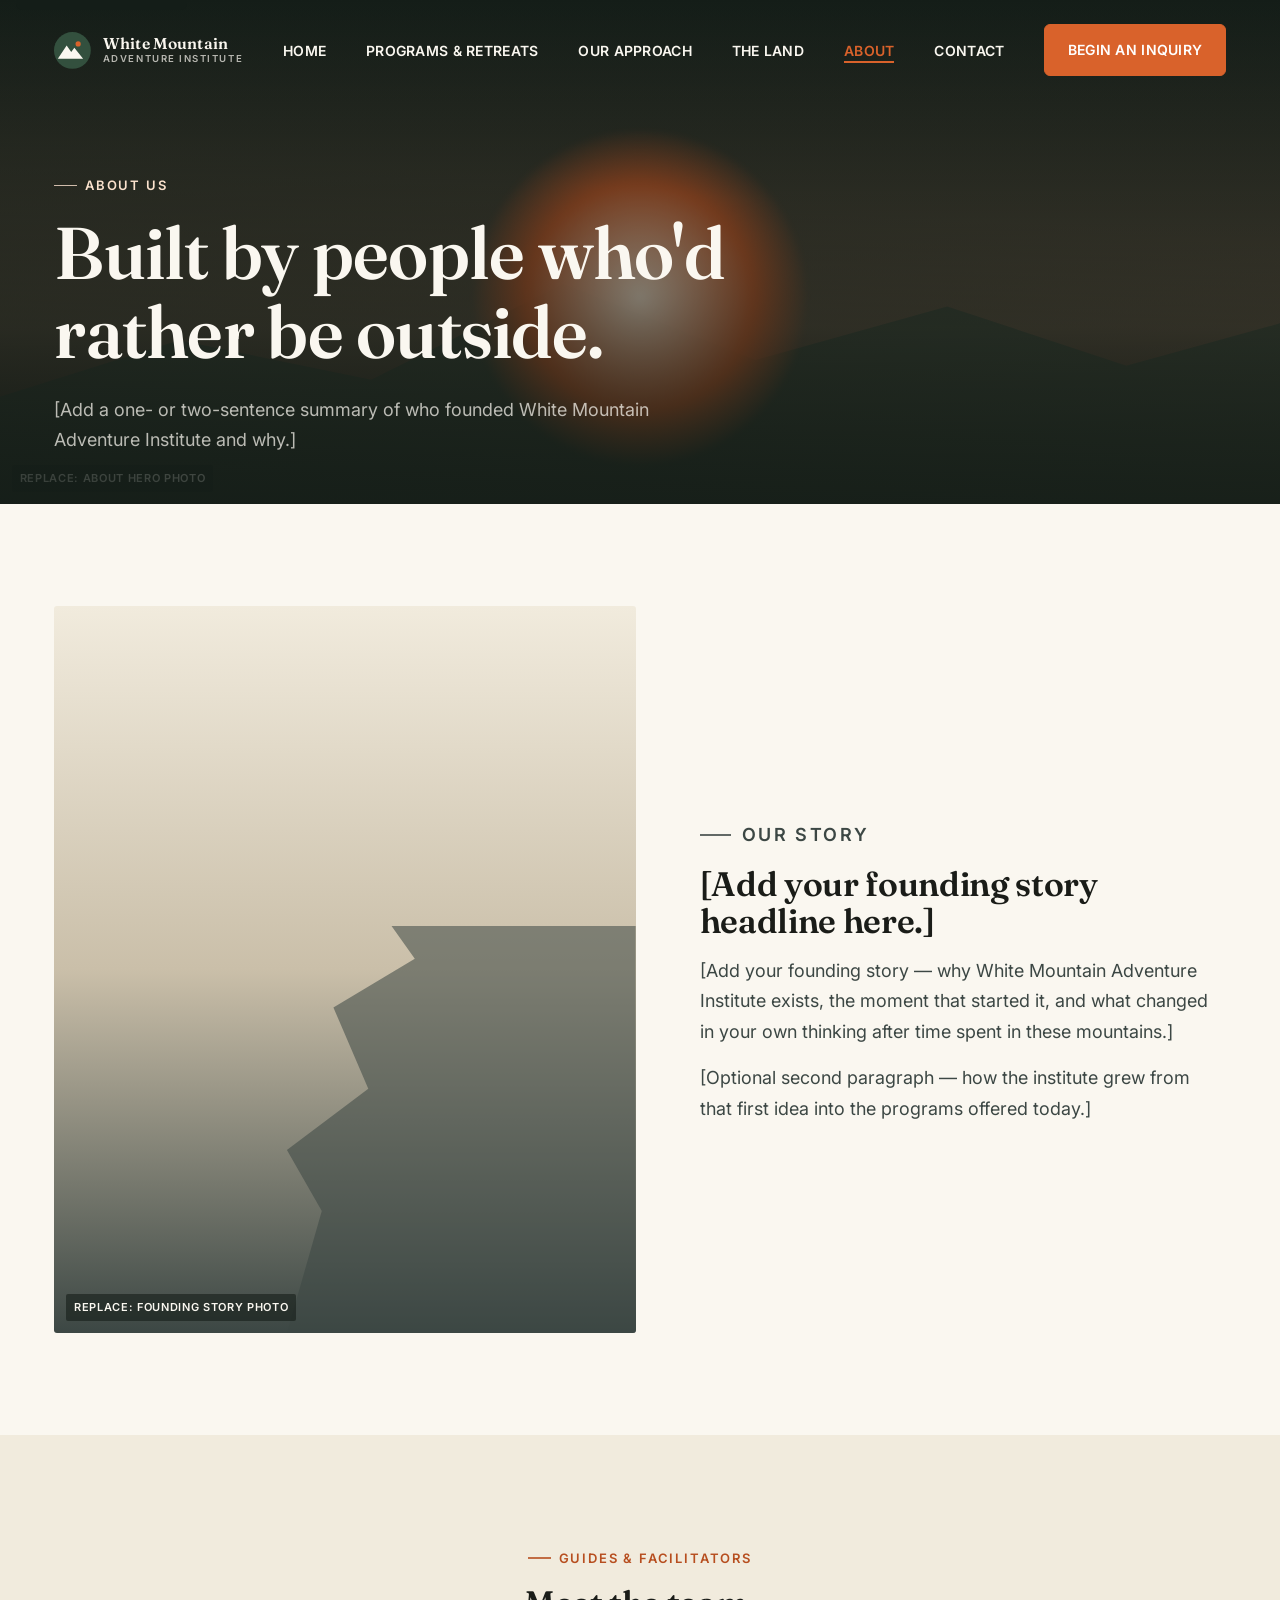
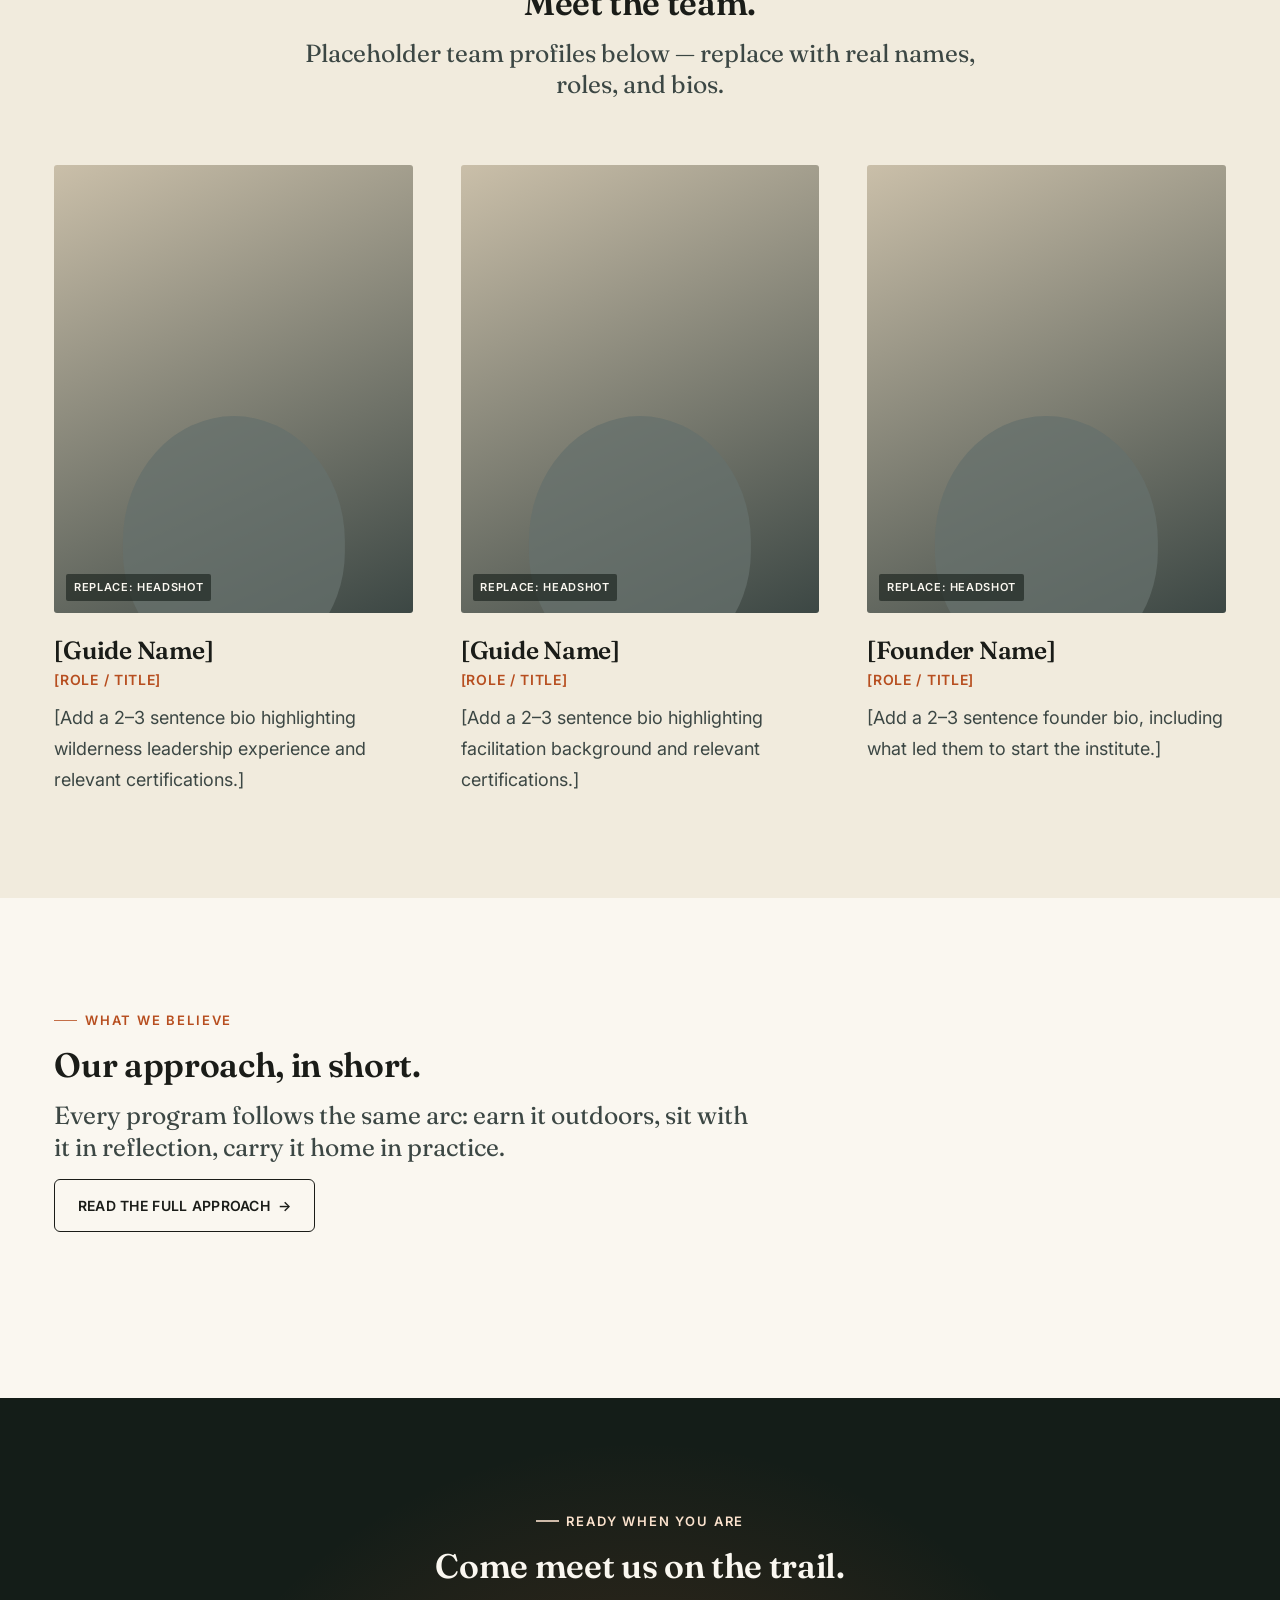
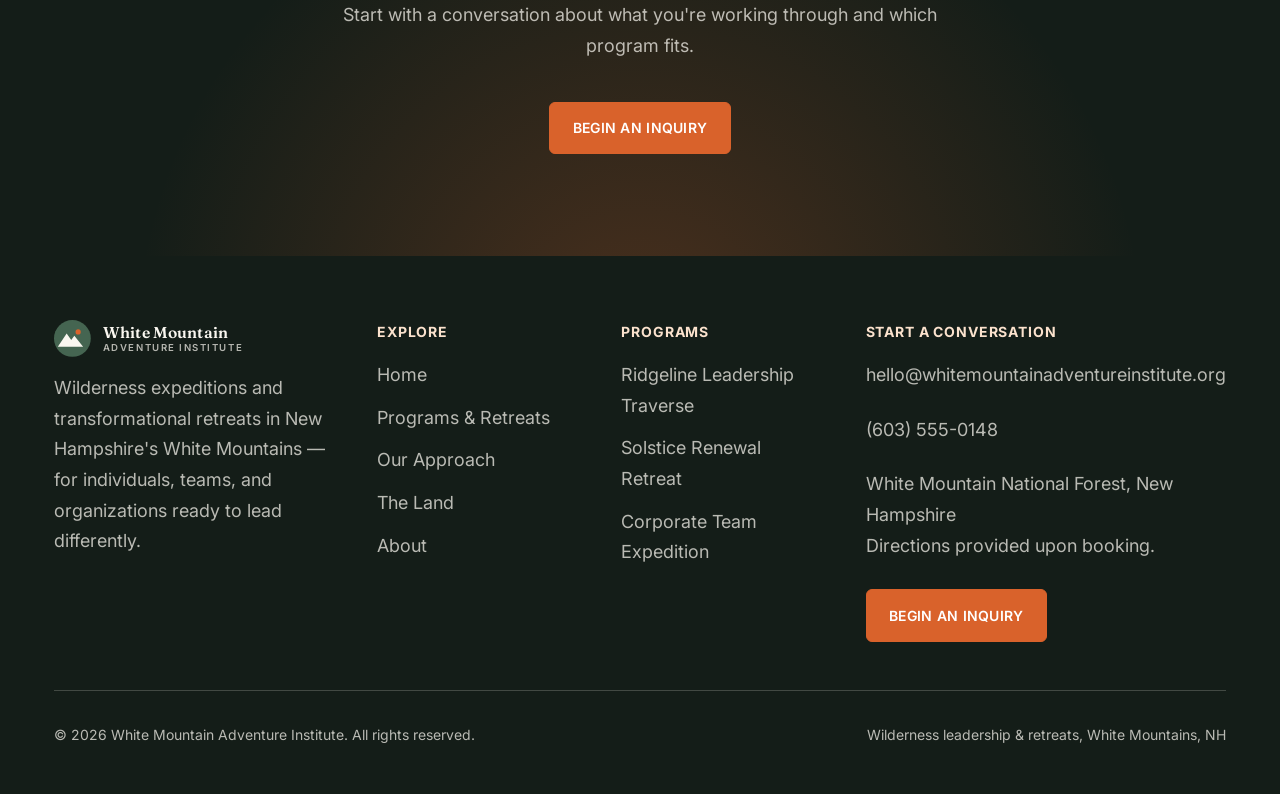
==== about.html @ fbc1d65d "Build White Mountain Adventure Institute site: premium outdoor editorial redesign New static site (b" ====
<!DOCTYPE html>
<html lang="en">
<head>
  <meta charset="UTF-8" />
  <meta name="viewport" content="width=device-width, initial-scale=1.0" />
  <title>About | White Mountain Adventure Institute</title>
  <meta name="description" content="The story, mission, and guides behind White Mountain Adventure Institute's wilderness leadership programs." />
  <link rel="icon" href="assets/images/favicon.svg" type="image/svg+xml" />
  <link rel="preconnect" href="https://fonts.googleapis.com" />
  <link rel="preconnect" href="https://fonts.gstatic.com" crossorigin />
  <link href="https://fonts.googleapis.com/css2?family=Fraunces:ital,opsz,wght@0,9..144,300..700;1,9..144,400..600&family=Inter:wght@400;500;600;700;800&display=swap" rel="stylesheet" />
  <link rel="stylesheet" href="assets/css/brand.css" />
</head>
<body>
  <a class="skip-link" href="#main">Skip to content</a>

  <header class="site-header">
    <div class="container">
      <a class="brand-mark" href="index.html">
        <svg viewBox="0 0 48 48" aria-hidden="true">
          <circle cx="24" cy="24" r="24" fill="var(--alpine-600)" />
          <circle cx="31.5" cy="15.5" r="3.4" fill="var(--sunrise-500)" />
          <path d="M5 35L16.5 17.5l6 8.5 4-5.5L38 35H5z" fill="var(--cream-50)" />
        </svg>
        <span class="brand-wordmark">White Mountain<small>Adventure Institute</small></span>
      </a>

      <nav aria-label="Primary">
        <ul class="nav-primary">
          <li><a href="index.html">Home</a></li>
          <li><a href="programs.html">Programs &amp; Retreats</a></li>
          <li><a href="approach.html">Our Approach</a></li>
          <li><a href="location.html">The Land</a></li>
          <li><a href="about.html" aria-current="page">About</a></li>
          <li><a href="contact.html">Contact</a></li>
        </ul>
      </nav>

      <div class="nav-actions">
        <a class="btn btn-primary nav-cta" href="contact.html">Begin an Inquiry</a>
        <button class="nav-toggle" aria-expanded="false" aria-controls="mobile-menu" aria-label="Open menu">
          <span></span><span></span><span></span>
        </button>
      </div>
    </div>
  </header>

  <div class="mobile-sheet" id="mobile-menu">
    <ul>
      <li><a href="index.html">Home</a></li>
      <li><a href="programs.html">Programs &amp; Retreats</a></li>
      <li><a href="approach.html">Our Approach</a></li>
      <li><a href="location.html">The Land</a></li>
      <li><a href="about.html" aria-current="page">About</a></li>
      <li><a href="contact.html">Contact</a></li>
    </ul>
    <a class="btn btn-primary" href="contact.html">Begin an Inquiry</a>
  </div>

  <main id="main">
    <section class="hero page-hero">
      <div class="hero-media placeholder-photo ph--campfire" role="img" aria-label="Founders and guides gathered at basecamp (placeholder — replace with real photography)">
        <span class="ph-label" aria-hidden="true">Replace: about hero photo</span>
      </div>
      <div class="hero-scrim" aria-hidden="true"></div>
      <div class="container">
        <div class="hero-content">
          <p class="eyebrow">About Us</p>
          <h1>Built by people who'd rather be outside.</h1>
          <p class="hero-lede">[Add a one- or two-sentence summary of who founded White Mountain Adventure Institute and why.]</p>
        </div>
      </div>
    </section>

    <section class="section" data-reveal>
      <div class="container">
        <div class="split">
          <div class="split-media">
            <div class="placeholder-photo ph--trail ar-4-5" role="img" aria-label="Founding moment or early expedition photo (placeholder photo)">
              <span class="ph-label" aria-hidden="true">Replace: founding story photo</span>
            </div>
          </div>
          <div class="split-copy">
            <p class="eyebrow">Our Story</p>
            <h2>[Add your founding story headline here.]</h2>
            <p>[Add your founding story — why White Mountain Adventure Institute exists, the moment that started it, and what changed in your own thinking after time spent in these mountains.]</p>
            <p>[Optional second paragraph — how the institute grew from that first idea into the programs offered today.]</p>
          </div>
        </div>
      </div>
    </section>

    <section class="section section--alt" data-reveal>
      <div class="container">
        <div class="section-head section-head--center">
          <p class="eyebrow">Guides &amp; Facilitators</p>
          <h2>Meet the team.</h2>
          <p class="lede">Placeholder team profiles below — replace with real names, roles, and bios.</p>
        </div>
        <div class="grid grid-3">
          <div class="team-card">
            <div class="placeholder-photo ph--portrait ar-4-5" role="img" aria-label="Portrait placeholder for a lead guide">
              <span class="ph-label" aria-hidden="true">Replace: headshot</span>
            </div>
            <h3 style="margin-top: var(--space-5);">[Guide Name]</h3>
            <span class="team-role">[Role / Title]</span>
            <p>[Add a 2&ndash;3 sentence bio highlighting wilderness leadership experience and relevant certifications.]</p>
          </div>
          <div class="team-card">
            <div class="placeholder-photo ph--portrait ar-4-5" role="img" aria-label="Portrait placeholder for a facilitator">
              <span class="ph-label" aria-hidden="true">Replace: headshot</span>
            </div>
            <h3 style="margin-top: var(--space-5);">[Guide Name]</h3>
            <span class="team-role">[Role / Title]</span>
            <p>[Add a 2&ndash;3 sentence bio highlighting facilitation background and relevant certifications.]</p>
          </div>
          <div class="team-card">
            <div class="placeholder-photo ph--portrait ar-4-5" role="img" aria-label="Portrait placeholder for a founder">
              <span class="ph-label" aria-hidden="true">Replace: headshot</span>
            </div>
            <h3 style="margin-top: var(--space-5);">[Founder Name]</h3>
            <span class="team-role">[Role / Title]</span>
            <p>[Add a 2&ndash;3 sentence founder bio, including what led them to start the institute.]</p>
          </div>
        </div>
      </div>
    </section>

    <section class="section" data-reveal>
      <div class="container">
        <div class="section-head">
          <p class="eyebrow">What We Believe</p>
          <h2>Our approach, in short.</h2>
          <p class="lede">Every program follows the same arc: earn it outdoors, sit with it in reflection, carry it home in practice.</p>
          <p><a class="btn btn-secondary" href="approach.html">Read the Full Approach <span class="btn-arrow" aria-hidden="true">→</span></a></p>
        </div>
      </div>
    </section>

    <section class="cta-band section">
      <div class="container text-center">
        <p class="eyebrow">Ready When You Are</p>
        <h2>Come meet us on the trail.</h2>
        <p>Start with a conversation about what you're working through and which program fits.</p>
        <div class="hero-actions">
          <a class="btn btn-primary" href="contact.html">Begin an Inquiry</a>
        </div>
      </div>
    </section>
  </main>

  <footer class="site-footer">
    <div class="container">
      <div class="footer-grid">
        <div class="footer-brand">
          <a class="brand-mark" href="index.html">
            <svg viewBox="0 0 48 48" aria-hidden="true">
              <circle cx="24" cy="24" r="24" fill="var(--alpine-500)" />
              <circle cx="31.5" cy="15.5" r="3.4" fill="var(--sunrise-500)" />
              <path d="M5 35L16.5 17.5l6 8.5 4-5.5L38 35H5z" fill="var(--cream-50)" />
            </svg>
            <span class="brand-wordmark">White Mountain<small>Adventure Institute</small></span>
          </a>
          <p>Wilderness expeditions and transformational retreats in New Hampshire's White Mountains — for individuals, teams, and organizations ready to lead differently.</p>
        </div>

        <div>
          <p class="footer-heading">Explore</p>
          <ul class="footer-links">
            <li><a href="index.html">Home</a></li>
            <li><a href="programs.html">Programs &amp; Retreats</a></li>
            <li><a href="approach.html">Our Approach</a></li>
            <li><a href="location.html">The Land</a></li>
            <li><a href="about.html">About</a></li>
          </ul>
        </div>

        <div>
          <p class="footer-heading">Programs</p>
          <ul class="footer-links">
            <li><a href="programs.html#ridgeline-traverse">Ridgeline Leadership Traverse</a></li>
            <li><a href="programs.html#solstice-retreat">Solstice Renewal Retreat</a></li>
            <li><a href="programs.html#corporate-expedition">Corporate Team Expedition</a></li>
          </ul>
        </div>

        <div>
          <p class="footer-heading">Start a Conversation</p>
          <ul class="footer-links footer-contact">
            <li><a href="mailto:hello@whitemountainadventureinstitute.org">hello@whitemountainadventureinstitute.org</a></li>
            <li><a href="tel:+16035550148">(603) 555-0148</a></li>
            <li>White Mountain National Forest, New Hampshire<br />Directions provided upon booking.</li>
          </ul>
          <a class="btn btn-primary" href="contact.html" style="margin-top: var(--space-4);">Begin an Inquiry</a>
        </div>
      </div>

      <div class="footer-bottom">
        <p>&copy; <span data-current-year>2026</span> White Mountain Adventure Institute. All rights reserved.</p>
        <p>Wilderness leadership &amp; retreats, White Mountains, NH</p>
      </div>
    </div>
  </footer>

  <script src="assets/js/site.js"></script>
</body>
</html>
---- assets/css/brand.css ----
/* ==========================================================================
   White Mountain Adventure Institute — Brand System
   Design tokens, base styles, and reusable components shared by every page.
   ========================================================================== */

:root {
  /* ---- Color: Alpine (primary brand green) ---- */
  --alpine-950: #141d18;
  --alpine-800: #223428;
  --alpine-600: #33503e;
  --alpine-500: #456551;
  --alpine-400: #6c8a76;

  /* ---- Color: Slate (cool stone-gray) ---- */
  --slate-700: #3c4744;
  --slate-500: #66716d;
  --slate-300: #a6afab;

  /* ---- Color: Stone (warm neutral) ---- */
  --stone-800: #4b4032;
  --stone-400: #cabfa9;
  --stone-200: #e6dfd0;
  --stone-100: #f1ebdd;

  /* ---- Color: Cream (warm off-white base) ---- */
  --cream-50: #faf7f0;
  --cream-100: #f5efe2;

  /* ---- Color: Ink (text) ---- */
  --ink-900: #1a1c18;
  --ink-700: #34362e;

  /* ---- Color: Sunrise (controlled accent) ---- */
  --sunrise-100: #fbe2cd;
  --sunrise-500: #d9622b;
  --sunrise-600: #b74e1f;

  /* ---- Semantic tokens ---- */
  --color-bg: var(--cream-50);
  --color-bg-alt: var(--stone-100);
  --color-surface: #ffffff;
  --color-text: var(--ink-900);
  --color-text-muted: var(--slate-700);
  --color-text-soft: var(--slate-500);
  --color-text-inverse: var(--cream-50);
  --color-text-inverse-muted: rgba(250, 247, 240, 0.72);
  --color-brand: var(--alpine-600);
  --color-brand-dark: var(--alpine-950);
  --color-accent: var(--sunrise-500);
  --color-accent-dark: var(--sunrise-600);
  --color-border: rgba(26, 28, 24, 0.12);
  --color-border-inverse: rgba(250, 247, 240, 0.2);
  --color-focus: var(--sunrise-500);

  /* ---- Typography ---- */
  --font-display: "Fraunces", Georgia, "Iowan Old Style", serif;
  --font-body: "Inter", -apple-system, BlinkMacSystemFont, "Segoe UI", sans-serif;

  --text-display-1: clamp(2.75rem, 2.1rem + 3.1vw, 5.25rem);
  --text-display-2: clamp(2.1rem, 1.7rem + 1.9vw, 3.4rem);
  --text-h1: clamp(2.1rem, 1.75rem + 1.6vw, 3rem);
  --text-h2: clamp(1.6rem, 1.4rem + 0.9vw, 2.3rem);
  --text-h3: clamp(1.25rem, 1.15rem + 0.5vw, 1.55rem);
  --text-h4: 1.125rem;
  --text-body-lg: clamp(1.0625rem, 1rem + 0.2vw, 1.125rem);
  --text-body: 1rem;
  --text-small: 0.875rem;
  --text-eyebrow: 0.8125rem;

  --leading-tight: 1.08;
  --leading-snug: 1.28;
  --leading-normal: 1.5;
  --leading-relaxed: 1.7;

  --tracking-eyebrow: 0.14em;
  --tracking-wide: 0.02em;

  /* ---- Spacing scale (4px base) ---- */
  --space-1: 0.25rem;
  --space-2: 0.5rem;
  --space-3: 0.75rem;
  --space-4: 1rem;
  --space-5: 1.5rem;
  --space-6: 2rem;
  --space-7: 2.5rem;
  --space-8: 3rem;
  --space-9: 4rem;
  --space-10: 5rem;
  --space-11: 6.5rem;
  --section-pad: clamp(4rem, 3.2rem + 4vw, 7.5rem);

  /* ---- Layout ---- */
  --container-max: 1264px;
  --container-pad: clamp(1.25rem, 3vw + 0.5rem, 3rem);
  --radius-sm: 3px;
  --radius-md: 6px;
  --radius-full: 999px;

  /* ---- Elevation ---- */
  --shadow-sm: 0 1px 3px rgba(20, 29, 24, 0.08);
  --shadow-md: 0 12px 28px -12px rgba(20, 29, 24, 0.24);
  --shadow-lg: 0 28px 56px -20px rgba(20, 29, 24, 0.32);

  /* ---- Motion ---- */
  --ease-out: cubic-bezier(0.16, 1, 0.3, 1);
  --dur-fast: 150ms;
  --dur-base: 320ms;
  --dur-slow: 640ms;
}

/* ==========================================================================
   Reset & base
   ========================================================================== */

*,
*::before,
*::after {
  box-sizing: border-box;
}

html {
  scroll-behavior: smooth;
  -webkit-text-size-adjust: 100%;
}

body {
  margin: 0;
  background: var(--color-bg);
  color: var(--color-text);
  font-family: var(--font-body);
  font-size: var(--text-body-lg);
  line-height: var(--leading-relaxed);
  -webkit-font-smoothing: antialiased;
  text-rendering: optimizeLegibility;
}

img,
svg {
  display: block;
  max-width: 100%;
}

h1, h2, h3, h4 {
  font-family: var(--font-display);
  color: var(--color-text);
  line-height: var(--leading-tight);
  margin: 0 0 var(--space-4);
  font-weight: 600;
  letter-spacing: -0.01em;
}

h1 { font-size: var(--text-h1); }
h2 { font-size: var(--text-h2); }
h3 { font-size: var(--text-h3); font-weight: 600; }
h4 { font-size: var(--text-h4); font-weight: 600; font-family: var(--font-body); }

p { margin: 0 0 var(--space-4); max-width: 62ch; }
p:last-child { margin-bottom: 0; }

a {
  color: inherit;
  text-decoration-color: rgba(26, 28, 24, 0.35);
  text-underline-offset: 0.18em;
}

ul, ol { padding-left: 1.2em; }

button { font-family: inherit; }

/* ==========================================================================
   Accessibility helpers
   ========================================================================== */

.visually-hidden {
  position: absolute;
  width: 1px;
  height: 1px;
  padding: 0;
  margin: -1px;
  overflow: hidden;
  clip: rect(0, 0, 0, 0);
  white-space: nowrap;
  border: 0;
}

.skip-link {
  position: absolute;
  left: var(--space-4);
  top: -3rem;
  z-index: 200;
  background: var(--color-brand-dark);
  color: var(--color-text-inverse);
  padding: 0.75em 1.25em;
  border-radius: var(--radius-md);
  transition: top var(--dur-fast) var(--ease-out);
}

.skip-link:focus {
  top: var(--space-4);
}

:focus-visible {
  outline: 2px solid var(--color-focus);
  outline-offset: 3px;
  border-radius: 2px;
}

@media (prefers-reduced-motion: reduce) {
  html { scroll-behavior: auto; }
  *, *::before, *::after {
    animation-duration: 0.001ms !important;
    animation-iteration-count: 1 !important;
    transition-duration: 0.001ms !important;
    scroll-behavior: auto !important;
  }
}

/* ==========================================================================
   Layout primitives
   ========================================================================== */

.container {
  width: 100%;
  max-width: var(--container-max);
  margin-inline: auto;
  padding-inline: var(--container-pad);
}

.section {
  padding-block: var(--section-pad);
}

.section--tight { padding-block: calc(var(--section-pad) * 0.6); }
.section--alt { background: var(--color-bg-alt); }
.section--dark {
  background: var(--color-brand-dark);
  color: var(--color-text-inverse);
}
.section--dark h1, .section--dark h2, .section--dark h3 { color: var(--color-text-inverse); }
.section--dark p { color: var(--color-text-inverse-muted); }

.section-head {
  max-width: 44rem;
  margin-bottom: var(--space-9);
}

.section-head--center {
  margin-inline: auto;
  text-align: center;
}

.eyebrow {
  display: inline-flex;
  align-items: center;
  gap: 0.6em;
  font-size: var(--text-eyebrow);
  font-weight: 600;
  letter-spacing: var(--tracking-eyebrow);
  text-transform: uppercase;
  color: var(--color-accent-dark);
  margin-bottom: var(--space-4);
}

.section--dark .eyebrow,
.on-dark .eyebrow,
.cta-band .eyebrow {
  color: var(--sunrise-100);
}

.eyebrow::before {
  content: "";
  width: 1.75em;
  height: 1.5px;
  background: currentColor;
  opacity: 0.8;
}

.lede {
  font-family: var(--font-display);
  font-size: var(--text-h3);
  font-weight: 400;
  line-height: var(--leading-snug);
  color: var(--color-text-muted);
}

.section--dark .lede { color: var(--color-text-inverse-muted); }

/* Grid + split editorial layout */

.grid {
  display: grid;
  gap: var(--space-8);
}

.grid-gallery { grid-template-columns: repeat(2, 1fr); }

@media (min-width: 1000px) {
  .grid-2 { grid-template-columns: 1fr 1fr; }
  .grid-3 { grid-template-columns: repeat(3, 1fr); }
  .grid-gallery { grid-template-columns: repeat(4, 1fr); }
}

.split {
  display: grid;
  gap: var(--space-7);
  align-items: center;
}

@media (min-width: 1000px) {
  .split {
    grid-template-columns: 1.05fr 0.95fr;
    gap: var(--space-9);
  }
  .split--reverse { grid-template-columns: 0.95fr 1.05fr; }
  .split--reverse .split-media { order: 2; }
  .split--reverse .split-copy { order: 1; }
}

.split-media {
  position: relative;
}

.split-copy p {
  color: var(--color-text-muted);
  font-size: var(--text-body-lg);
}

/* ==========================================================================
   Buttons
   ========================================================================== */

.btn {
  display: inline-flex;
  align-items: center;
  gap: 0.6em;
  font-family: var(--font-body);
  font-weight: 600;
  font-size: var(--text-small);
  letter-spacing: var(--tracking-wide);
  text-transform: uppercase;
  padding: 0.95em 1.6em;
  border-radius: var(--radius-md);
  border: 1.5px solid transparent;
  cursor: pointer;
  text-decoration: none;
  transition: transform var(--dur-fast) var(--ease-out),
    background-color var(--dur-fast) var(--ease-out),
    border-color var(--dur-fast) var(--ease-out),
    color var(--dur-fast) var(--ease-out);
}

.btn:hover { transform: translateY(-1px); }
.btn:active { transform: translateY(0); }

.btn-primary {
  background: var(--color-accent);
  border-color: var(--color-accent);
  color: #fff;
}
.btn-primary:hover { background: var(--color-accent-dark); border-color: var(--color-accent-dark); }

.btn-secondary {
  background: transparent;
  border-color: currentColor;
  color: var(--color-text);
}
.btn-secondary:hover { background: rgba(26, 28, 24, 0.06); }

.on-dark .btn-secondary,
.section--dark .btn-secondary,
.hero .btn-secondary,
.cta-band .btn-secondary {
  color: var(--color-text-inverse);
  border-color: var(--color-border-inverse);
}
.on-dark .btn-secondary:hover,
.section--dark .btn-secondary:hover,
.hero .btn-secondary:hover,
.cta-band .btn-secondary:hover {
  background: rgba(250, 247, 240, 0.1);
  border-color: rgba(250, 247, 240, 0.5);
}

.btn-arrow {
  transition: transform var(--dur-fast) var(--ease-out);
}
.btn:hover .btn-arrow { transform: translateX(3px); }

/* ==========================================================================
   Header / Navigation
   ========================================================================== */

.site-header {
  position: fixed;
  inset-inline: 0;
  top: 0;
  z-index: 100;
  padding-block: var(--space-5);
  transition: background-color var(--dur-base) var(--ease-out),
    padding-block var(--dur-base) var(--ease-out),
    box-shadow var(--dur-base) var(--ease-out);
}

.site-header .container {
  display: flex;
  align-items: center;
  justify-content: space-between;
  gap: var(--space-6);
}

.site-header.is-scrolled,
.site-header.is-open {
  background: var(--cream-50);
  box-shadow: var(--shadow-sm);
  padding-block: var(--space-3);
}

body.page-interior .site-header {
  background: var(--cream-50);
  box-shadow: var(--shadow-sm);
  padding-block: var(--space-3);
}

.brand-mark {
  display: flex;
  align-items: center;
  gap: 0.65em;
  text-decoration: none;
  color: var(--color-text-inverse);
  flex-shrink: 0;
}

.site-header.is-scrolled .brand-mark,
.site-header.is-open .brand-mark,
body.page-interior .brand-mark {
  color: var(--color-text);
}

.brand-mark svg { width: 2.3rem; height: 2.3rem; flex-shrink: 0; }

.brand-wordmark {
  font-family: var(--font-display);
  font-weight: 600;
  line-height: 1.05;
  font-size: 0.98rem;
  letter-spacing: 0.01em;
}

.brand-wordmark small {
  display: block;
  font-family: var(--font-body);
  font-weight: 600;
  font-size: 0.6rem;
  letter-spacing: 0.16em;
  text-transform: uppercase;
  opacity: 0.7;
  margin-top: 0.2em;
}

.nav-primary {
  display: none;
}

@media (min-width: 1000px) {
  .nav-primary {
    display: flex;
    align-items: center;
    gap: var(--space-7);
    list-style: none;
    margin: 0;
    padding: 0;
  }
}

.nav-primary a {
  text-decoration: none;
  font-size: var(--text-small);
  font-weight: 600;
  letter-spacing: var(--tracking-wide);
  text-transform: uppercase;
  color: var(--color-text-inverse);
  position: relative;
  padding-block: 0.3em;
}

.site-header.is-scrolled .nav-primary a,
.site-header.is-open .nav-primary a,
body.page-interior .nav-primary a {
  color: var(--color-text);
}

.nav-primary a::after {
  content: "";
  position: absolute;
  left: 0;
  right: 100%;
  bottom: 0;
  height: 2px;
  background: var(--color-accent);
  transition: right var(--dur-base) var(--ease-out);
}

.nav-primary a:hover::after { right: 0; }

.nav-primary a[aria-current="page"] {
  color: var(--color-accent);
}
.site-header.is-scrolled .nav-primary a[aria-current="page"],
body.page-interior .nav-primary a[aria-current="page"] {
  color: var(--color-accent-dark);
}
.nav-primary a[aria-current="page"]::after { right: 0; background: currentColor; }

.nav-actions {
  display: flex;
  align-items: center;
  gap: var(--space-5);
}

.nav-cta { display: none; }
@media (min-width: 1000px) { .nav-cta { display: inline-flex; } }

.nav-toggle {
  display: flex;
  flex-direction: column;
  justify-content: center;
  gap: 5px;
  width: 2.4rem;
  height: 2.4rem;
  background: transparent;
  border: none;
  cursor: pointer;
  padding: 0;
}

@media (min-width: 1000px) { .nav-toggle { display: none; } }

.nav-toggle span {
  display: block;
  height: 2px;
  width: 100%;
  background: var(--color-text-inverse);
  transition: transform var(--dur-fast) var(--ease-out), opacity var(--dur-fast) var(--ease-out);
}

.site-header.is-scrolled .nav-toggle span,
.site-header.is-open .nav-toggle span,
body.page-interior .nav-toggle span {
  background: var(--color-text);
}

.site-header.is-open .nav-toggle span:nth-child(1) { transform: translateY(7px) rotate(45deg); }
.site-header.is-open .nav-toggle span:nth-child(2) { opacity: 0; }
.site-header.is-open .nav-toggle span:nth-child(3) { transform: translateY(-7px) rotate(-45deg); }

.mobile-sheet {
  position: fixed;
  inset: 0;
  top: 0;
  background: var(--cream-50);
  z-index: 90;
  padding: 6.5rem var(--container-pad) var(--space-8);
  transform: translateY(-8px);
  opacity: 0;
  visibility: hidden;
  transition: opacity var(--dur-base) var(--ease-out), transform var(--dur-base) var(--ease-out), visibility var(--dur-base);
  overflow-y: auto;
}

@media (min-width: 1000px) { .mobile-sheet { display: none; } }

.site-header.is-open + .mobile-sheet,
.mobile-sheet.is-open {
  opacity: 1;
  transform: translateY(0);
  visibility: visible;
}

.mobile-sheet ul {
  list-style: none;
  margin: 0 0 var(--space-8);
  padding: 0;
  display: flex;
  flex-direction: column;
}

.mobile-sheet a {
  display: block;
  padding: var(--space-4) 0;
  border-bottom: 1px solid var(--color-border);
  font-family: var(--font-display);
  font-size: var(--text-h3);
  text-decoration: none;
  color: var(--color-text);
}

.mobile-sheet a[aria-current="page"] { color: var(--color-accent-dark); }

/* ==========================================================================
   Hero
   ========================================================================== */

.hero {
  position: relative;
  min-height: 92vh;
  display: flex;
  align-items: flex-end;
  color: var(--color-text-inverse);
  overflow: hidden;
}

.hero-media.placeholder-photo {
  position: absolute;
  inset: 0;
  z-index: 0;
  border-radius: 0;
  height: 100%;
}

.hero-scrim {
  position: absolute;
  inset: 0;
  background: linear-gradient(
    185deg,
    rgba(20, 29, 24, 0.35) 0%,
    rgba(20, 29, 24, 0.35) 40%,
    rgba(20, 29, 24, 0.88) 100%
  );
  z-index: 1;
}

.hero-content {
  position: relative;
  z-index: 2;
  padding-block: var(--space-10) var(--space-9);
  max-width: 46rem;
}

.hero .eyebrow { color: var(--sunrise-100); }

.hero h1 {
  color: var(--color-text-inverse);
  font-size: var(--text-display-1);
  margin-bottom: var(--space-5);
}

.hero-lede {
  font-size: var(--text-body-lg);
  color: var(--color-text-inverse-muted);
  max-width: 38rem;
  margin-bottom: var(--space-7);
}

.hero-actions {
  display: flex;
  flex-wrap: wrap;
  gap: var(--space-4);
}

.page-hero {
  min-height: 56vh;
  align-items: flex-end;
}

.page-hero .hero-content { padding-block: var(--space-11) var(--space-8); }

/* ==========================================================================
   Placeholder photography system
   Every real photo slot in this build uses a generated placeholder so the
   layout, crop, and composition are final even before real photography
   arrives. Swap by replacing the element with an <img> using the same
   class for aspect ratio, or see README for guidance.
   ========================================================================== */

.placeholder-photo {
  position: relative;
  overflow: hidden;
  isolation: isolate;
  background: linear-gradient(180deg, var(--stone-200) 0%, var(--stone-400) 52%, var(--alpine-600) 100%);
  border-radius: var(--radius-sm);
}

.placeholder-photo::before {
  content: "";
  position: absolute;
  inset: auto 0 0 0;
  height: 56%;
  background: var(--alpine-800);
  clip-path: polygon(0% 100%, 0% 62%, 14% 42%, 29% 56%, 44% 22%, 59% 49%, 74% 30%, 88% 51%, 100% 36%, 100% 100%);
  opacity: 0.92;
}

.placeholder-photo::after {
  content: "";
  position: absolute;
  width: 20%;
  aspect-ratio: 1;
  border-radius: 50%;
  top: 16%;
  right: 14%;
  background: radial-gradient(circle, var(--sunrise-100) 0%, var(--sunrise-500) 55%, transparent 76%);
  filter: blur(1px);
  opacity: 0.9;
}

.ph--forest {
  background: linear-gradient(180deg, var(--stone-200) 0%, var(--alpine-500) 55%, var(--alpine-800) 100%);
}
.ph--forest::before { background: var(--alpine-950); opacity: 0.85; }

.ph--campfire {
  background: linear-gradient(180deg, var(--alpine-950) 0%, var(--stone-800) 65%, #241a12 100%);
}
.ph--campfire::before { opacity: 0.55; }
.ph--campfire::after {
  width: 26%;
  top: auto;
  bottom: 8%;
  left: 37%;
  right: auto;
  background: radial-gradient(circle, var(--sunrise-100) 0%, var(--sunrise-600) 48%, transparent 72%);
  filter: blur(3px);
}

.ph--trail {
  background: linear-gradient(180deg, var(--stone-100) 0%, var(--stone-400) 50%, var(--slate-700) 100%);
}
.ph--trail::before {
  clip-path: polygon(0 100%, 40% 100%, 46% 70%, 40% 55%, 54% 40%, 48% 20%, 62% 8%, 58% 0, 100% 0, 100% 100%);
  background: var(--slate-700);
  opacity: 0.55;
}
.ph--trail::after { display: none; }

.ph--summit {
  background: linear-gradient(180deg, var(--sunrise-100) 0%, var(--stone-300, var(--stone-400)) 45%, var(--alpine-950) 100%);
}

/* Dark-topped variant reserved for hero use: guarantees nav-text contrast
   over the fixed header regardless of scroll position, on any photo. */
.ph--alpenglow {
  background: linear-gradient(180deg, var(--alpine-950) 0%, var(--slate-700) 36%, var(--sunrise-600) 70%, var(--alpine-800) 100%);
}
.ph--alpenglow::before { background: var(--alpine-950); opacity: 0.88; }
.ph--alpenglow::after {
  top: 26%;
  background: radial-gradient(circle, var(--sunrise-100) 0%, var(--sunrise-500) 50%, transparent 74%);
}

/* Second dark-topped hero-safe variant: cool, no sun glow. */
.ph--duskridge {
  background: linear-gradient(180deg, var(--alpine-950) 0%, var(--alpine-600) 55%, var(--stone-800) 100%);
}
.ph--duskridge::before { background: var(--alpine-950); opacity: 0.7; }
.ph--duskridge::after { display: none; }

.ph--group,
.ph--portrait {
  background: linear-gradient(155deg, var(--stone-300, var(--stone-400)) 0%, var(--slate-700) 100%);
}
.ph--group::before,
.ph--portrait::before {
  content: "";
  position: absolute;
  left: 50%;
  bottom: -12%;
  width: 62%;
  aspect-ratio: 1 / 1.05;
  background: var(--slate-500);
  border-radius: 50% 50% 46% 46%;
  transform: translateX(-50%);
  opacity: 0.75;
  clip-path: none;
}
.ph--group::after,
.ph--portrait::after { display: none; }

.ph-label {
  position: absolute;
  left: var(--space-3);
  bottom: var(--space-3);
  z-index: 2;
  font-family: var(--font-body);
  font-size: 0.6875rem;
  font-weight: 600;
  letter-spacing: 0.06em;
  text-transform: uppercase;
  color: var(--cream-50);
  background: rgba(20, 29, 24, 0.6);
  padding: 0.4em 0.7em;
  border-radius: 2px;
  max-width: calc(100% - var(--space-6));
}

.ar-16-9 { aspect-ratio: 16 / 9; }
.ar-4-5 { aspect-ratio: 4 / 5; }
.ar-3-2 { aspect-ratio: 3 / 2; }
.ar-1-1 { aspect-ratio: 1 / 1; }
.ar-2-3 { aspect-ratio: 2 / 3; }

/* ==========================================================================
   Editorial composition (campfire + trail + statements)
   ========================================================================== */

.editorial-grid {
  display: grid;
  gap: var(--space-5);
}

.editorial-grid .eg-photo-main .placeholder-photo,
.editorial-grid .eg-photo-secondary .placeholder-photo {
  height: 100%;
}

@media (min-width: 1000px) {
  .editorial-grid {
    grid-template-columns: 1.15fr 1fr;
    grid-template-rows: auto auto;
    gap: var(--space-5) var(--space-6);
  }
  .eg-photo-main { grid-column: 1; grid-row: 1 / 3; }
  .eg-photo-secondary { grid-column: 2; grid-row: 1; align-self: end; }
  .eg-copy { grid-column: 2; grid-row: 2; }
}

.statement-list {
  list-style: none;
  margin: 0;
  padding: 0;
  display: flex;
  flex-direction: column;
  gap: var(--space-6);
}

.statement-list li {
  padding-top: var(--space-5);
  border-top: 1px solid var(--color-border);
}

.statement-list h3 {
  display: flex;
  align-items: baseline;
  gap: var(--space-3);
}

.statement-list .statement-index {
  font-family: var(--font-body);
  font-size: var(--text-small);
  font-weight: 700;
  color: var(--color-accent-dark);
}

.statement-list p { color: var(--color-text-muted); }

/* ==========================================================================
   Cards: programs, approach pillars, team, testimonials
   ========================================================================== */

.card-program {
  display: flex;
  flex-direction: column;
  background: var(--color-surface);
  border-radius: var(--radius-md);
  overflow: hidden;
  box-shadow: var(--shadow-sm);
  transition: box-shadow var(--dur-base) var(--ease-out), transform var(--dur-base) var(--ease-out);
}

.card-program:hover {
  box-shadow: var(--shadow-md);
  transform: translateY(-3px);
}

.card-program-body {
  padding: var(--space-6);
  display: flex;
  flex-direction: column;
  flex: 1;
}

.card-tag {
  display: inline-flex;
  align-self: flex-start;
  font-size: 0.6875rem;
  font-weight: 700;
  letter-spacing: 0.08em;
  text-transform: uppercase;
  color: var(--slate-700);
  background: var(--stone-100);
  padding: 0.35em 0.7em;
  border-radius: var(--radius-sm);
  margin-bottom: var(--space-4);
}

.card-meta {
  margin-top: auto;
  padding-top: var(--space-5);
  display: flex;
  align-items: center;
  justify-content: space-between;
  font-size: var(--text-small);
  color: var(--color-text-soft);
  border-top: 1px solid var(--color-border);
  margin-top: var(--space-5);
}

.card-program h3 { margin-bottom: var(--space-2); }
.card-program p { color: var(--color-text-muted); font-size: var(--text-body); }

.pillar-card {
  padding: var(--space-7) var(--space-6);
  background: var(--color-surface);
  border-radius: var(--radius-md);
  border: 1px solid var(--color-border);
}

.pillar-number {
  font-family: var(--font-display);
  font-size: var(--text-h1);
  color: var(--color-accent);
  line-height: 1;
  margin-bottom: var(--space-4);
}

.team-card { text-align: left; }
.team-card h3 { margin-bottom: 0.15em; }
.team-role {
  display: block;
  font-size: var(--text-small);
  font-weight: 600;
  color: var(--color-accent-dark);
  text-transform: uppercase;
  letter-spacing: 0.05em;
  margin-bottom: var(--space-3);
}
.team-card p { color: var(--color-text-muted); }

.testimonial-card {
  background: var(--color-surface);
  border: 1px solid var(--color-border);
  border-radius: var(--radius-md);
  padding: var(--space-7);
  display: flex;
  flex-direction: column;
  gap: var(--space-5);
}

.testimonial-card blockquote {
  margin: 0;
  font-family: var(--font-display);
  font-size: var(--text-h3);
  font-weight: 400;
  line-height: var(--leading-snug);
}

.testimonial-attribution {
  font-size: var(--text-small);
  color: var(--color-text-soft);
  font-style: normal;
}

/* ==========================================================================
   Stats / outcomes
   ========================================================================== */

.stat-row {
  display: grid;
  gap: var(--space-7);
  grid-template-columns: repeat(2, 1fr);
}

@media (min-width: 700px) {
  .stat-row { grid-template-columns: repeat(4, 1fr); }
}

.stat-row dt {
  font-family: var(--font-display);
  font-size: var(--text-display-2);
  color: var(--color-accent);
  line-height: 1;
}

.stat-row dd {
  margin: var(--space-2) 0 0;
  font-size: var(--text-small);
  color: var(--color-text-inverse-muted);
  text-transform: uppercase;
  letter-spacing: 0.04em;
}

/* ==========================================================================
   CTA band
   ========================================================================== */

.cta-band {
  position: relative;
  background: var(--color-brand-dark);
  color: var(--color-text-inverse);
  text-align: center;
  overflow: hidden;
}

.cta-band .container {
  position: relative;
  z-index: 1;
  max-width: 46rem;
}

.cta-band h2 { color: var(--color-text-inverse); }
.cta-band p { color: var(--color-text-inverse-muted); margin-inline: auto; }
.cta-band .hero-actions { justify-content: center; margin-top: var(--space-7); }

.cta-band::before {
  content: "";
  position: absolute;
  inset: 0;
  background: radial-gradient(circle at 50% 120%, rgba(217, 98, 43, 0.28), transparent 60%);
}

/* ==========================================================================
   Footer
   ========================================================================== */

.site-footer {
  background: var(--alpine-950);
  color: var(--color-text-inverse);
  padding-block: var(--space-9) var(--space-6);
}

.footer-grid {
  display: grid;
  gap: var(--space-8);
  grid-template-columns: 1fr;
  padding-bottom: var(--space-8);
  border-bottom: 1px solid var(--color-border-inverse);
}

@media (min-width: 700px) {
  .footer-grid { grid-template-columns: 1.4fr 1fr 1fr 1.2fr; }
}

.footer-brand .brand-mark { color: var(--color-text-inverse); margin-bottom: var(--space-4); }
.footer-brand p { color: var(--color-text-inverse-muted); max-width: 28rem; }

.footer-heading {
  font-size: var(--text-small);
  font-weight: 700;
  text-transform: uppercase;
  letter-spacing: 0.06em;
  margin-bottom: var(--space-4);
  color: var(--sunrise-100);
}

.footer-links {
  list-style: none;
  margin: 0;
  padding: 0;
  display: flex;
  flex-direction: column;
  gap: var(--space-3);
}

.footer-links a {
  text-decoration: none;
  color: var(--color-text-inverse-muted);
}
.footer-links a:hover { color: var(--color-text-inverse); }

.footer-contact li {
  color: var(--color-text-inverse-muted);
  margin-bottom: var(--space-3);
}
.footer-contact a { text-decoration: none; color: inherit; }
.footer-contact a:hover { color: var(--color-text-inverse); }

.footer-bottom {
  padding-top: var(--space-6);
  display: flex;
  flex-wrap: wrap;
  gap: var(--space-3);
  justify-content: space-between;
  font-size: var(--text-small);
  color: var(--color-text-inverse-muted);
}

/* ==========================================================================
   Forms (contact / inquiry)
   ========================================================================== */

.form-grid {
  display: grid;
  gap: var(--space-5);
}

@media (min-width: 700px) {
  .form-row-2 { grid-template-columns: 1fr 1fr; display: grid; gap: var(--space-5); }
}

.field { display: flex; flex-direction: column; gap: var(--space-2); }

.field label {
  font-size: var(--text-small);
  font-weight: 600;
  color: var(--color-text-muted);
}

.field input,
.field select,
.field textarea {
  font: inherit;
  font-size: var(--text-body);
  padding: 0.85em 1em;
  border: 1.5px solid var(--color-border);
  border-radius: var(--radius-sm);
  background: var(--color-surface);
  color: var(--color-text);
}

.field textarea { resize: vertical; min-height: 8rem; }

.field input:focus,
.field select:focus,
.field textarea:focus {
  border-color: var(--color-accent);
}

.form-note {
  font-size: var(--text-small);
  color: var(--color-text-soft);
}

/* ==========================================================================
   Utilities
   ========================================================================== */

.text-center { text-align: center; }
.mt-0 { margin-top: 0; }
.flow > * + * { margin-top: var(--space-5); }

@media (min-width: 1000px) {
  .grid-4 { grid-template-columns: repeat(4, 1fr); }
}

/* Scroll reveal */
[data-reveal] {
  opacity: 0;
  transform: translateY(18px);
  transition: opacity var(--dur-slow) var(--ease-out), transform var(--dur-slow) var(--ease-out);
}
[data-reveal].is-revealed {
  opacity: 1;
  transform: none;
}

/* Testimonial carousel */
.carousel-track { position: relative; }
.carousel-track [data-slide] {
  display: none;
}
.carousel-track [data-slide].is-active {
  display: flex;
}
.carousel-dots {
  display: flex;
  justify-content: center;
  gap: var(--space-3);
  margin-top: var(--space-7);
}
.carousel-dot {
  width: 0.55rem;
  height: 0.55rem;
  border-radius: 50%;
  border: 1.5px solid var(--color-border);
  background: transparent;
  padding: 0;
  cursor: pointer;
}
.carousel-dot[aria-current="true"] {
  background: var(--color-accent);
  border-color: var(--color-accent);
}
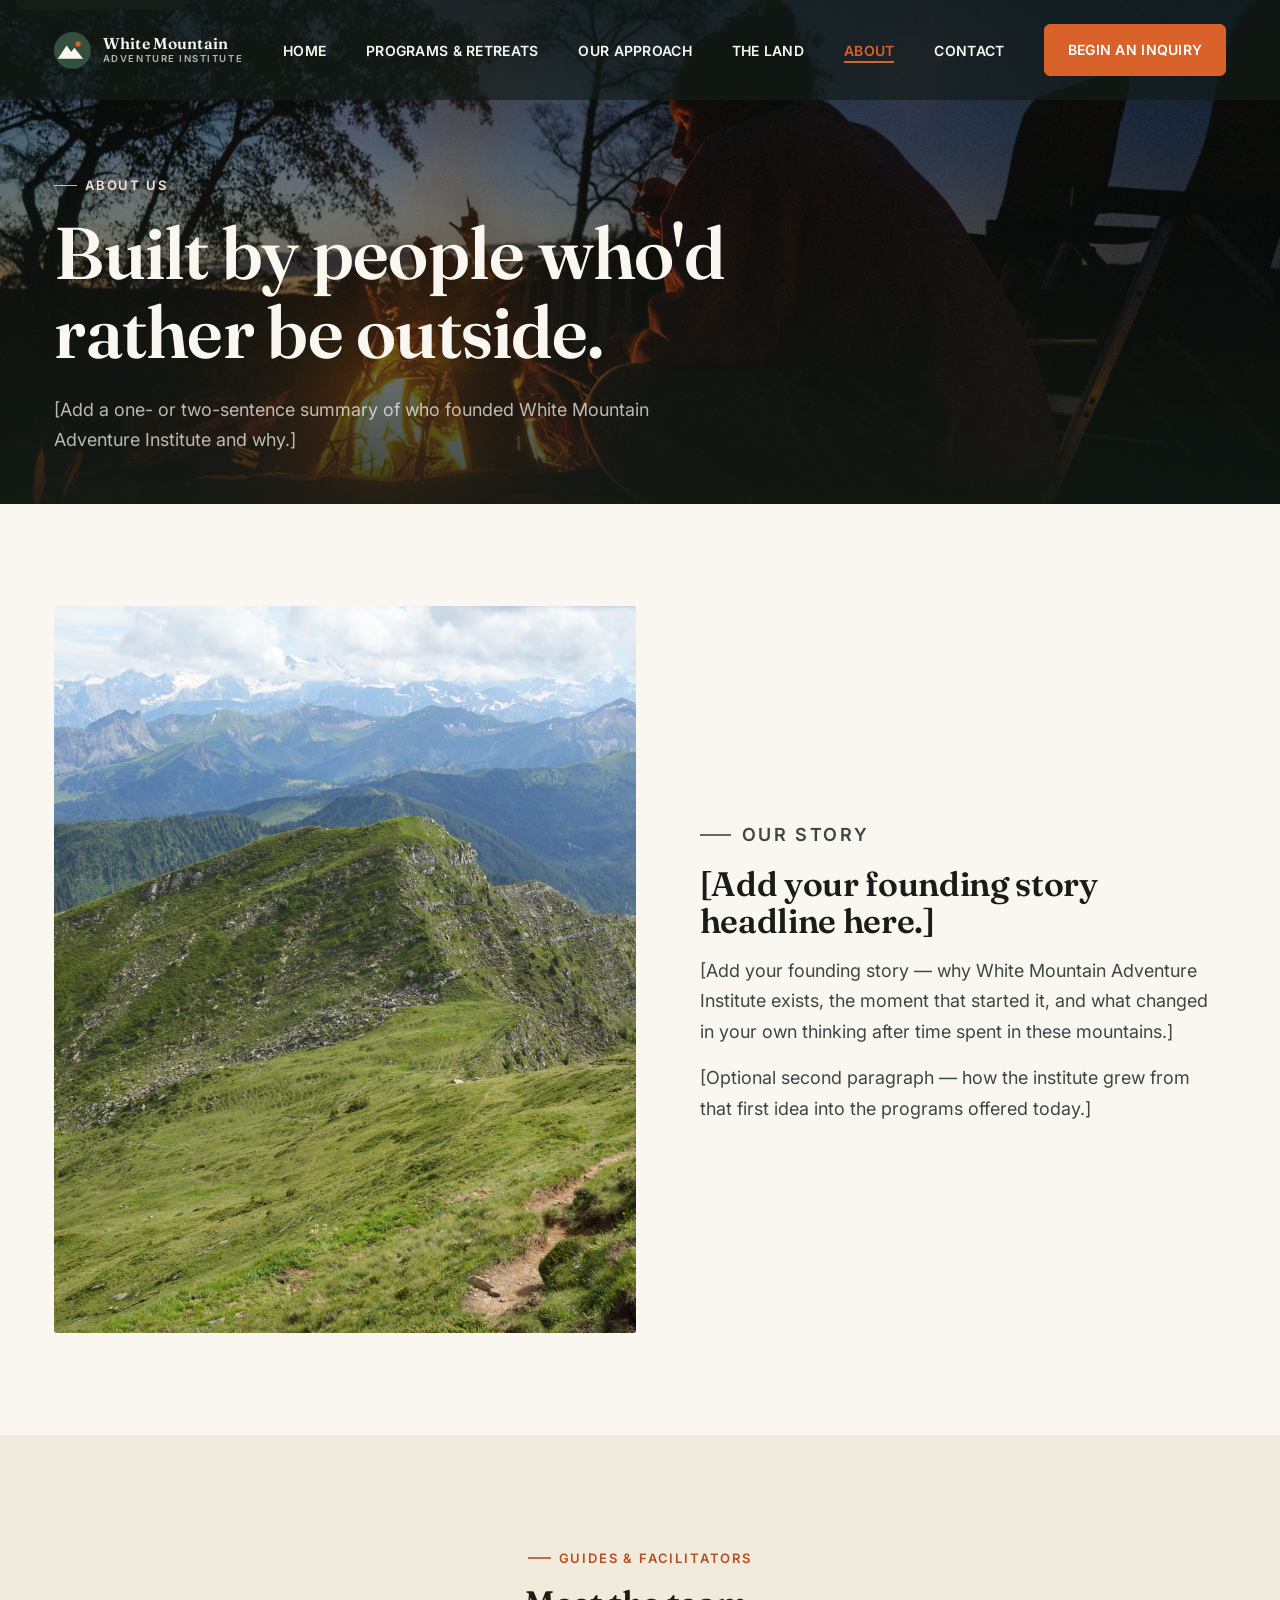
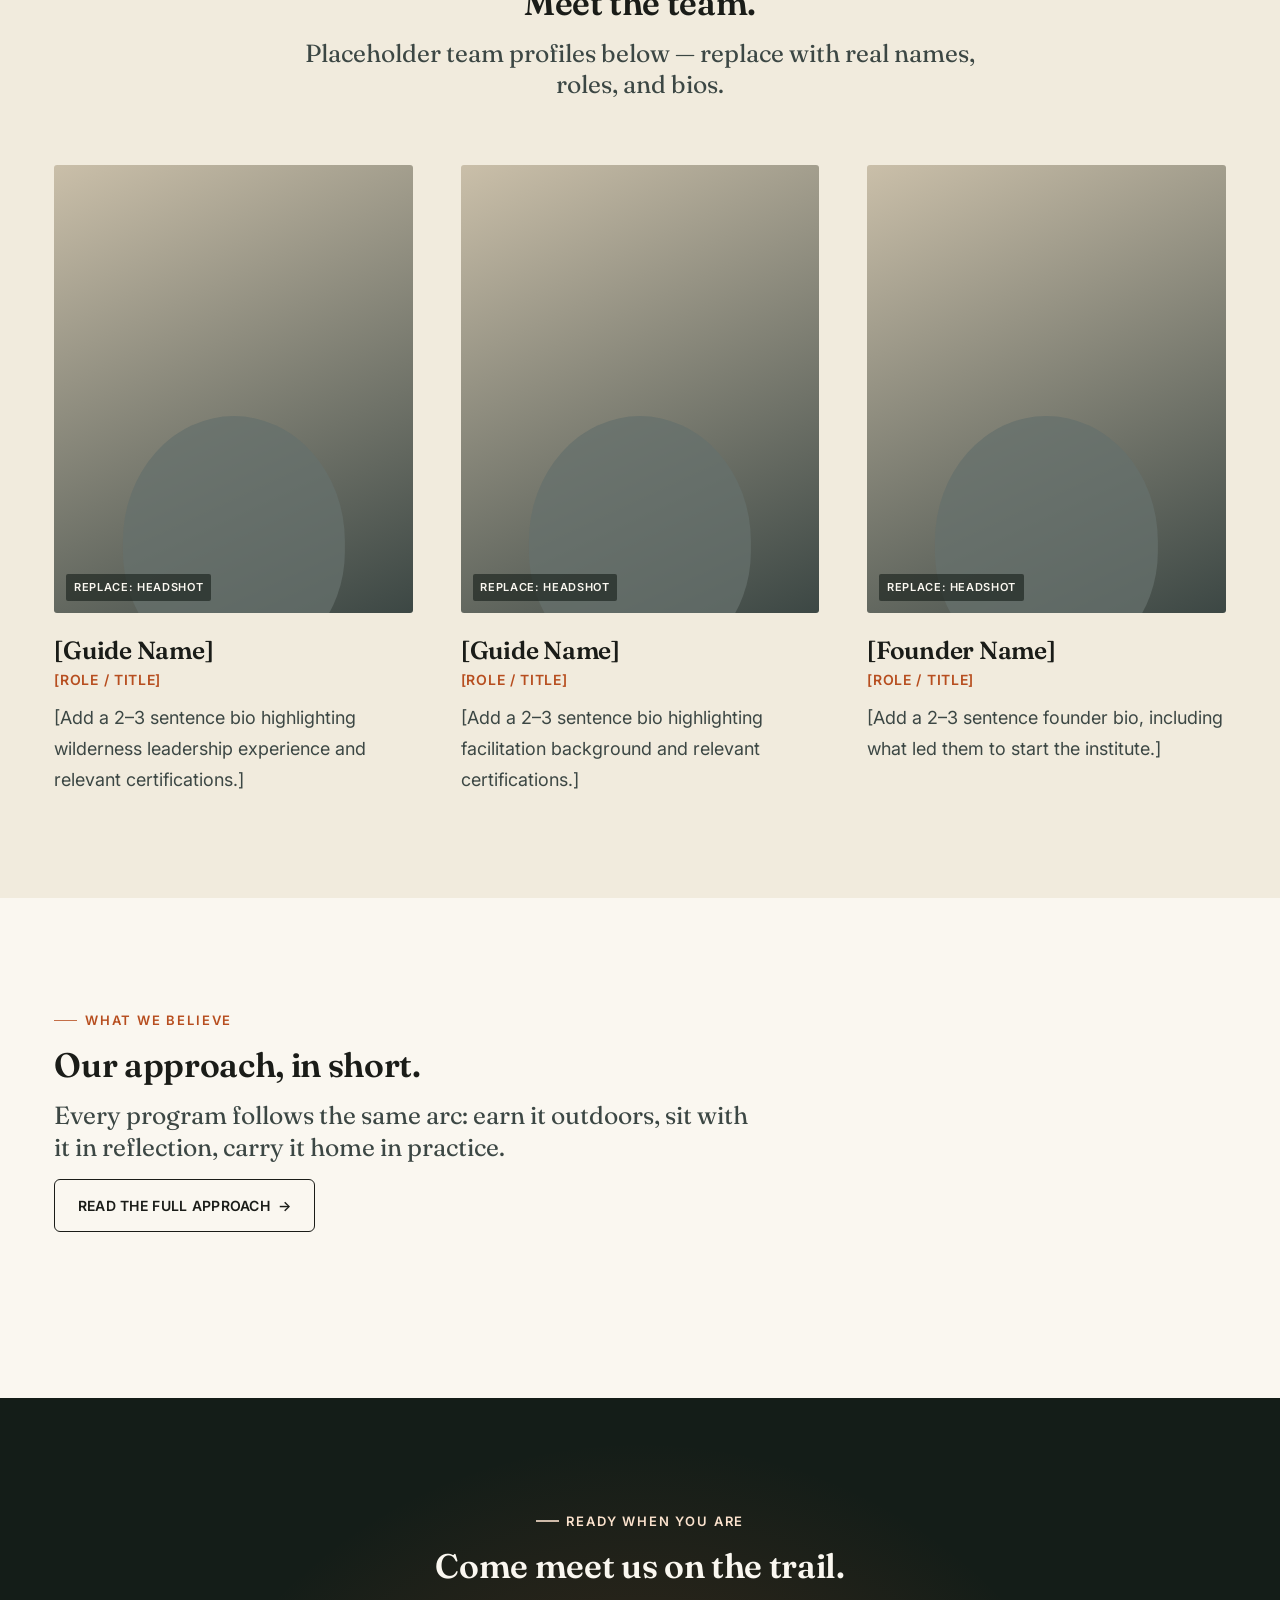
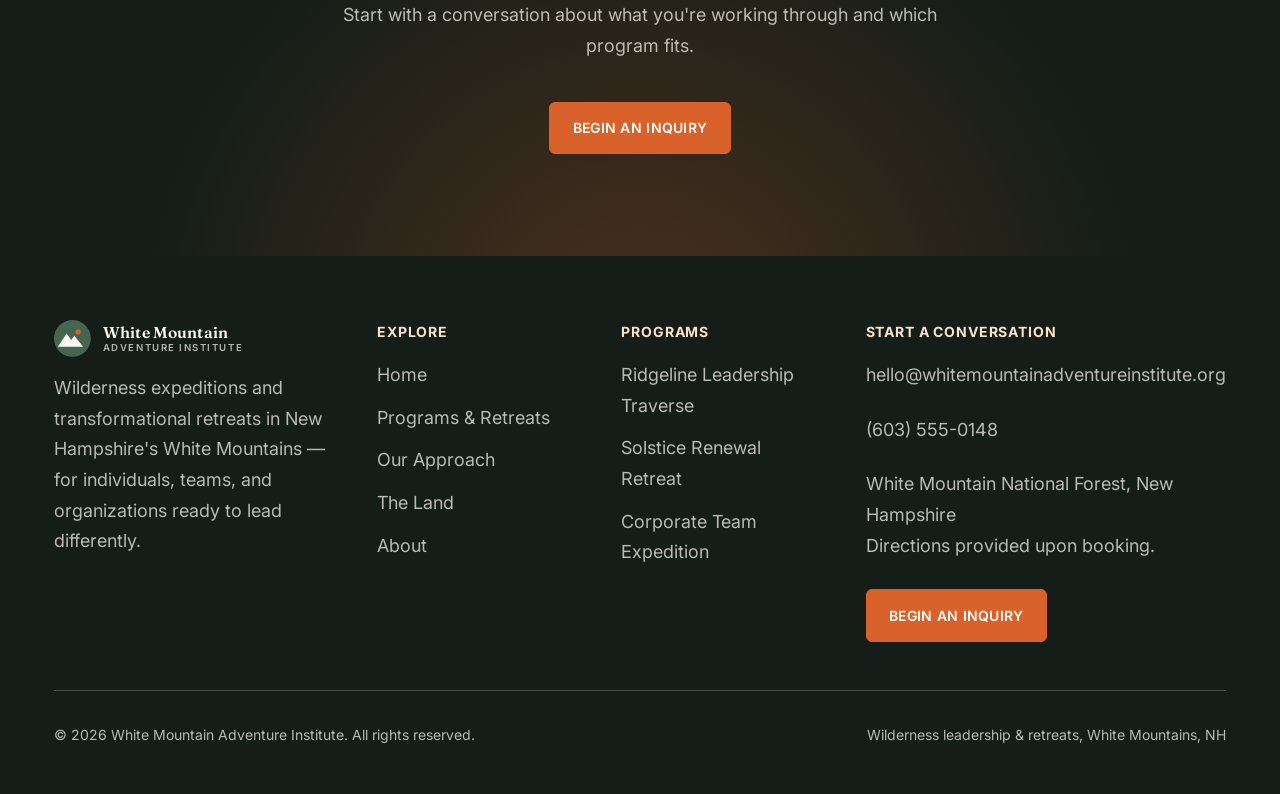
==== commit e45672e8: "Replace placeholder photography with real free-license images Sourced 12 photos from Pexels (free li" ====
--- a/about.html
+++ b/about.html
@@ -59,9 +59,7 @@
 
   <main id="main">
     <section class="hero page-hero">
-      <div class="hero-media placeholder-photo ph--campfire" role="img" aria-label="Founders and guides gathered at basecamp (placeholder — replace with real photography)">
-        <span class="ph-label" aria-hidden="true">Replace: about hero photo</span>
-      </div>
+      <img class="hero-media" src="assets/images/photos/campfire-silhouette.jpg" alt="A hiker silhouetted beside a campfire at dusk" />
       <div class="hero-scrim" aria-hidden="true"></div>
       <div class="container">
         <div class="hero-content">
@@ -76,9 +74,7 @@
       <div class="container">
         <div class="split">
           <div class="split-media">
-            <div class="placeholder-photo ph--trail ar-4-5" role="img" aria-label="Founding moment or early expedition photo (placeholder photo)">
-              <span class="ph-label" aria-hidden="true">Replace: founding story photo</span>
-            </div>
+            <img class="photo ar-4-5" src="assets/images/photos/trail-aerial-green-ridge.jpg" alt="Aerial view of a green alpine ridge trail" />
           </div>
           <div class="split-copy">
             <p class="eyebrow">Our Story</p>
--- a/assets/css/brand.css
+++ b/assets/css/brand.css
@@ -396,6 +396,10 @@
   top: 0;
   z-index: 100;
   padding-block: var(--space-5);
+  /* Translucent dark backing (independent of whatever hero photo sits behind
+     it) guarantees nav-text contrast regardless of that photo's brightness.
+     A flat background-color (not a gradient) keeps the scroll transition smooth. */
+  background-color: rgba(20, 29, 24, 0.68);
   transition: background-color var(--dur-base) var(--ease-out),
     padding-block var(--dur-base) var(--ease-out),
     box-shadow var(--dur-base) var(--ease-out);
@@ -609,12 +613,24 @@
   overflow: hidden;
 }
 
-.hero-media.placeholder-photo {
+.hero-media {
   position: absolute;
   inset: 0;
   z-index: 0;
   border-radius: 0;
+  width: 100%;
   height: 100%;
+  object-fit: cover;
+}
+
+/* Real photography: pairs with an ar-* aspect-ratio class to fill the same
+   box a placeholder-photo would, without distortion or layout shift. */
+.photo {
+  display: block;
+  width: 100%;
+  height: 100%;
+  object-fit: cover;
+  border-radius: var(--radius-sm);
 }
 
 .hero-scrim {
@@ -808,7 +824,9 @@
 }
 
 .editorial-grid .eg-photo-main .placeholder-photo,
-.editorial-grid .eg-photo-secondary .placeholder-photo {
+.editorial-grid .eg-photo-secondary .placeholder-photo,
+.editorial-grid .eg-photo-main .photo,
+.editorial-grid .eg-photo-secondary .photo {
   height: 100%;
 }
 
